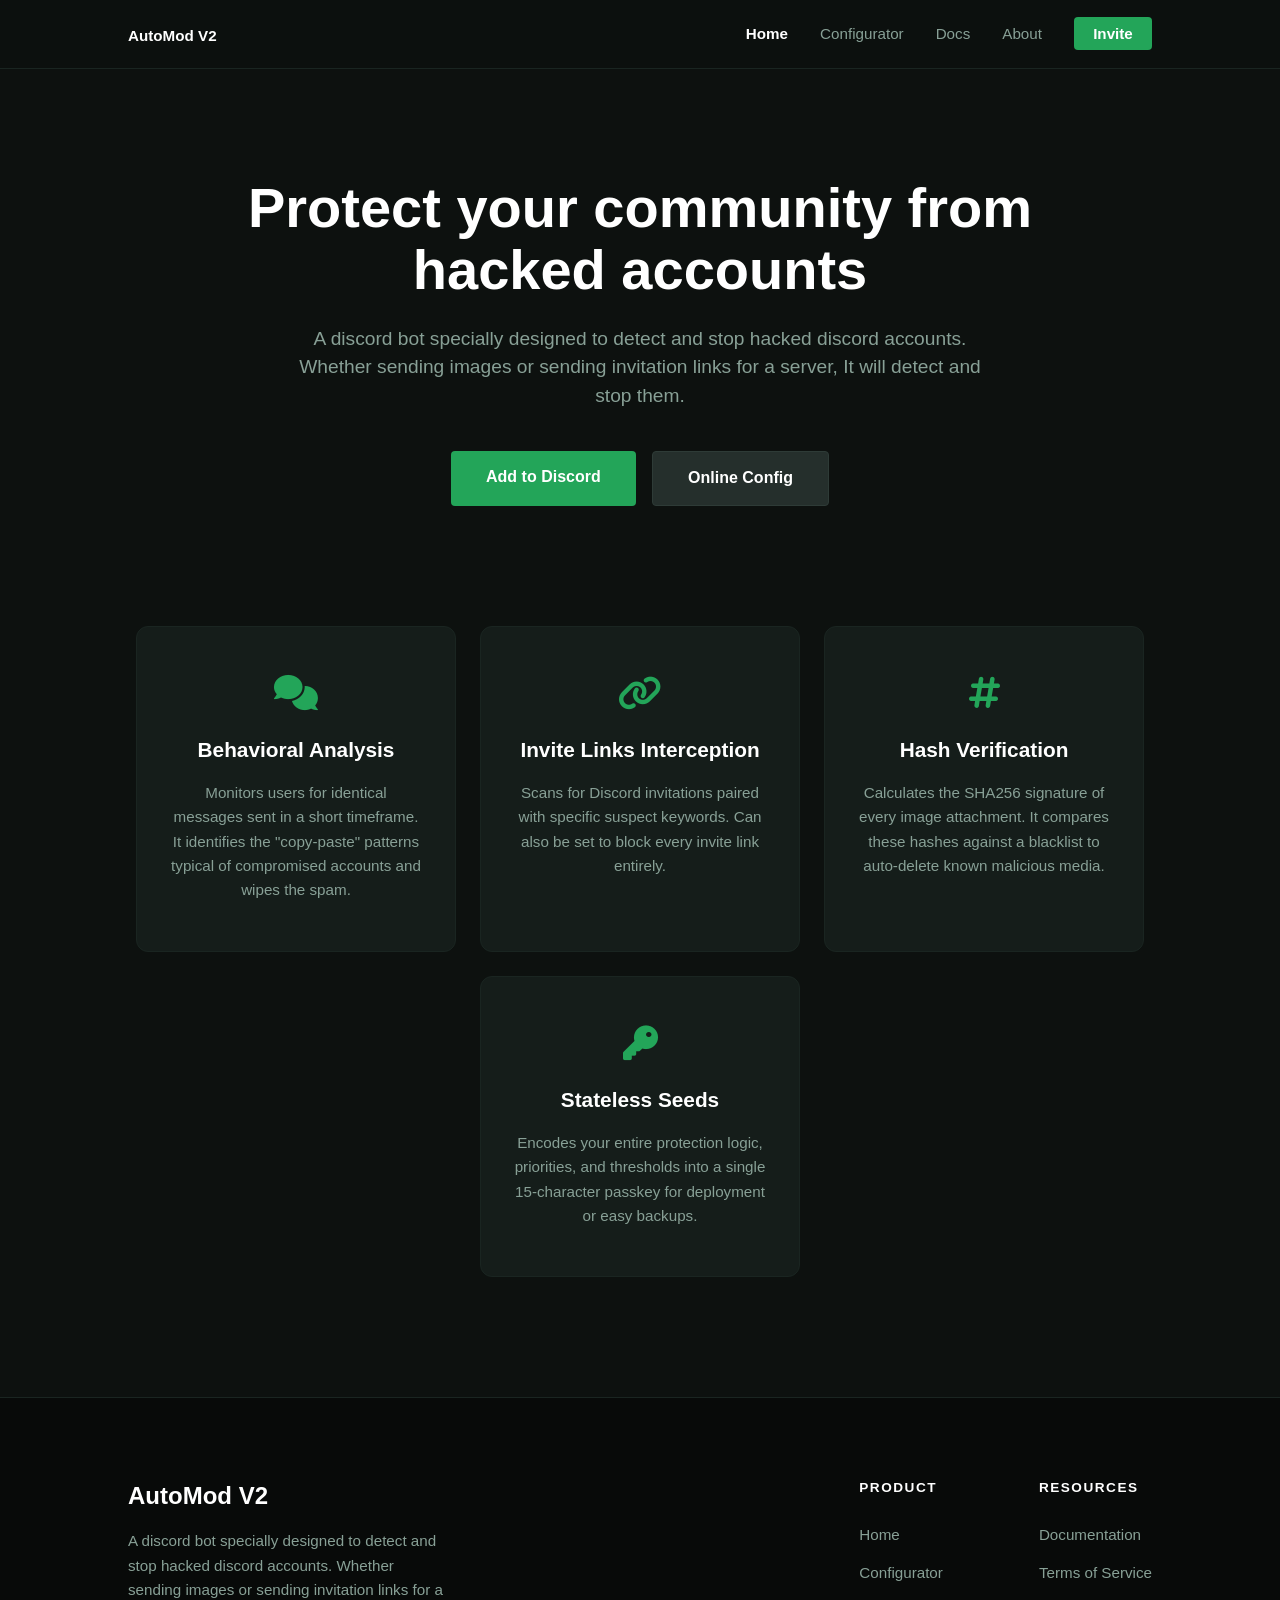
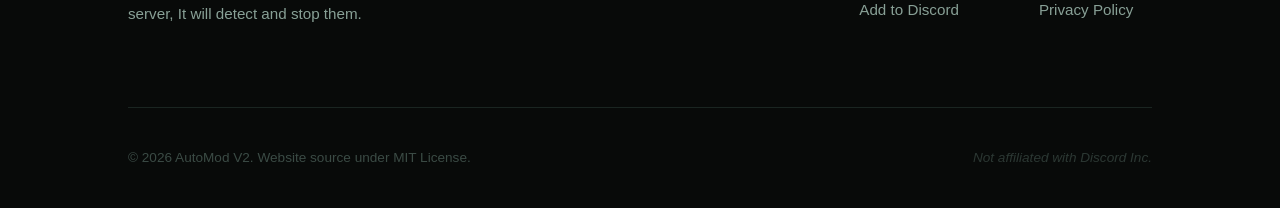
==== index.html @ d5be3240 "first commit" ====
<!DOCTYPE html>
<html lang="en">
<head>
    <meta charset="UTF-8">
    <meta name="viewport" content="width=device-width, initial-scale=1.0">
    <title>AutoMod V2</title>
    <link rel="stylesheet" href="style.css">
    <link rel="stylesheet" href="https://cdnjs.cloudflare.com/ajax/libs/font-awesome/6.0.0/css/all.min.css">
    <script src="scripts.js"></script>
</head>
<body>
    <div id="header-placeholder"></div>

    <header class="hero">
        <h1>Protect your community from hacked accounts</h1>
        <p>A discord bot specially designed to detect and stop hacked discord accounts. Whether sending images or sending invitation links for a server, It will detect and stop them.</p>
        <div class="hero-btns">
            <a href="invite.html" class="btn-primary">Add to Discord</a>
            <a href="configurator.html" class="btn-secondary">Online Config</a>
        </div>
    </header>

    <section class="features">
        <div class="feature-card">
            <i class="fas fa-comments"></i>
            <h3>Behavioral Analysis</h3>
            <p>Monitors users for identical messages sent in a short timeframe. It identifies the "copy-paste" patterns typical of compromised accounts and wipes the spam.</p>
        </div>
        <div class="feature-card">
            <i class="fas fa-link"></i>
            <h3>Invite Links Interception</h3>
            <p>Scans for Discord invitations paired with specific suspect keywords. Can also be set to block every invite link entirely.</p>
        </div>
        <div class="feature-card">
            <i class="fas fa-hashtag"></i>
            <h3>Hash Verification</h3>
            <p>Calculates the SHA256 signature of every image attachment. It compares these hashes against a blacklist to auto-delete known malicious media.</p>
        </div>
        <div class="feature-card">
            <i class="fas fa-key"></i>
            <h3>Stateless Seeds</h3>
            <p>Encodes your entire protection logic, priorities, and thresholds into a single 15-character passkey for deployment or easy backups.</p>
        </div>
    </section>

    <div id="footer-placeholder"></div>
</body>
</html>
---- style.css ----
:root {
    --bg: #0d110f;
    --card: #151d1a;
    --primary: #23a559;
    --secondary: #252f2c;
    --text: #ffffff;
    --text-muted: #88a096;
    --footer-bg: #080a09;
    --warning: #f04747;
}

* {
    margin: 0;
    padding: 0;
    box-sizing: border-box;
    font-family: 'Inter', -apple-system, BlinkMacSystemFont, "Segoe UI", Roboto, Helvetica, Arial, sans-serif;
}

html, body {
    scroll-behavior: smooth;
    width: 100%;
    overflow-x: hidden;
}

body {
    background-color: var(--bg);
    color: var(--text);
    line-height: 1.5;
    -webkit-font-smoothing: antialiased;
    min-height: 100vh;
    display: flex;
    flex-direction: column;
}

#footer-placeholder {
    margin-top: auto;
}

nav {
    display: flex;
    justify-content: space-between;
    align-items: center;
    padding: 1.2rem 10%;
    background: rgba(13, 17, 15, 0.95);
    position: sticky;
    top: 0;
    z-index: 100;
    backdrop-filter: blur(10px);
    border-bottom: 1px solid #1a2521;
}

.logo {
    font-size: 1.25rem;
    font-weight: 700;
}
nav ul {
    display: flex;
    list-style: none;
    gap: 2rem;
    align-items: center;
}

@media (max-width: 800px) {
    nav {
        padding: 1rem 5%;
    }
    nav ul {
        gap: 1rem;
    }
}

@media (max-width: 600px) {
    nav {
        flex-direction: column;
        gap: 1rem;
    }
}

nav a {
    color: var(--text-muted);
    text-decoration: none;
    font-size: 0.95rem;
    transition: color 0.2s;
}

nav a:hover {
    color: var(--text);
}

.btn-invite {
    background: var(--primary);
    color: white !important;
    padding: 0.5rem 1.2rem;
    border-radius: 4px;
    font-weight: 600;
}

.hero {
    text-align: center;
    padding: clamp(80px, 12vh, 140px) 5% 60px;
    max-width: 1000px;
    margin: 0 auto;
}
.hero h1 {
    font-size: clamp(2.2rem, 10vw, 3.5rem);
    font-weight: 800;
    margin-bottom: 1.5rem;
    line-height: 1.1;
    color: var(--text);
}
.hero p {
    font-size: 1.2rem;
    color: var(--text-muted);
    margin-bottom: 2.5rem;
    max-width: 700px;
    margin-left: auto;
    margin-right: auto;
}
.hero-btns {
    display: flex;
    flex-wrap: wrap;
    justify-content: center;
    gap: 1rem;
}
.btn-primary, .btn-secondary {
    padding: 0.9rem 2.2rem;
    border-radius: 4px;
    text-decoration: none;
    font-weight: 600;
    transition: 0.2s;
}
.btn-primary {
    background: var(--primary);
    color: white;
}
.btn-secondary {
    background: var(--secondary);
    color: white;
    border: 1px solid #2e3b37;
}

.features {
    display: flex;
    flex-wrap: wrap;
    justify-content: center;
    gap: 1.5rem;
    padding: 60px 10% 120px;
    max-width: 1400px;
    margin: 0 auto;
}
.feature-card {
    background: var(--card);
    padding: 3rem 2rem;
    border-radius: 12px;
    border: 1px solid #1a2521;
    text-align: center;
    flex: 1 1 280px;
    max-width: 320px;
    display: flex;
    flex-direction: column;
    align-items: center;
    transition: transform 0.2s;
}
.feature-card:hover {
    transform: translateY(-5px);
    border-color: var(--primary);
}
.feature-card i {
    font-size: 2.2rem;
    color: var(--primary);
    margin-bottom: 1.5rem;
    display: block;
}
.feature-card h3 {
    margin-bottom: 1rem;
    font-size: 1.3rem;
    font-weight: 700;
}
.feature-card p {
    color: var(--text-muted);
    font-size: 0.95rem;
    line-height: 1.6;
}

.info-box {
    background: rgba(35, 165, 89, 0.1);
    border: 1px solid var(--primary);
    padding: 15px;
    border-radius: 8px;
    margin-bottom: 30px;
    font-size: 0.9rem;
}
.warning-box {
    background: rgba(240, 71, 71, 0.1);
    border: 1px solid var(--warning);
    padding: 15px;
    border-radius: 8px;
    margin-bottom: 30px;
    font-size: 0.9rem;
    color: var(--text);
}

.main-footer {
    background-color: var(--footer-bg);
    padding: 80px 10% 40px;
    border-top: 1px solid #1a2521;
    width: 100%;
}
.footer-content {
    display: flex;
    flex-wrap: wrap;
    justify-content: space-between;
    max-width: 1200px;
    margin: 0 auto 60px;
    gap: 40px;
}
.footer-brand {
    flex: 1 1 300px;
}

.footer-brand .logo {
    display: block;
    margin-bottom: 15px;
    font-size: 1.5rem;
}
.footer-brand p {
    color: var(--text-muted);
    max-width: 320px;
    font-size: 0.95rem;
    line-height: 1.6;
    margin-bottom: 20px;
}

.footer-links-grid {
    display: flex;
    gap: 80px;
    flex-wrap: wrap;
}
.footer-column h4 {
    color: white;
    margin-bottom: 25px;
    font-size: 0.85rem;
    text-transform: uppercase;
    letter-spacing: 1.5px;
    font-weight: 700;
}
.footer-column a {
    display: block;
    color: var(--text-muted);
    text-decoration: none;
    margin-bottom: 15px;
    font-size: 0.95rem;
    transition: color 0.2s, transform 0.2s;
}
.footer-column a:hover {
    color: var(--primary);
    transform: translateX(3px);
}

.footer-bottom {
    max-width: 1200px;
    margin: 0 auto;
    padding-top: 40px;
    border-top: 1px solid #1a2521;
    display: flex;
    justify-content: space-between;
    align-items: center;
    flex-wrap: wrap;
    gap: 20px;
}
.footer-bottom p {
    color: #3b4b45;
    font-size: 0.85rem;
}
.discord-disclaimer {
    font-style: italic;
    opacity: 0.7;
}

@media (max-width: 768px) {
    .footer-links-grid {
        gap: 40px;
    }
    .footer-bottom {
        justify-content: center;
        text-align: center;
    }
}
@media (max-width: 600px) {
    .main-footer {
        padding: 60px 5% 40px;
    }
    .footer-brand {
        text-align: center;
        display: flex;
        flex-direction: column;
        align-items: center;
    }
    .footer-links-grid {
        justify-content: center;
        text-align: center;
        width: 100%;
    }
    .footer-column a:hover {
        transform: none;
    }
}
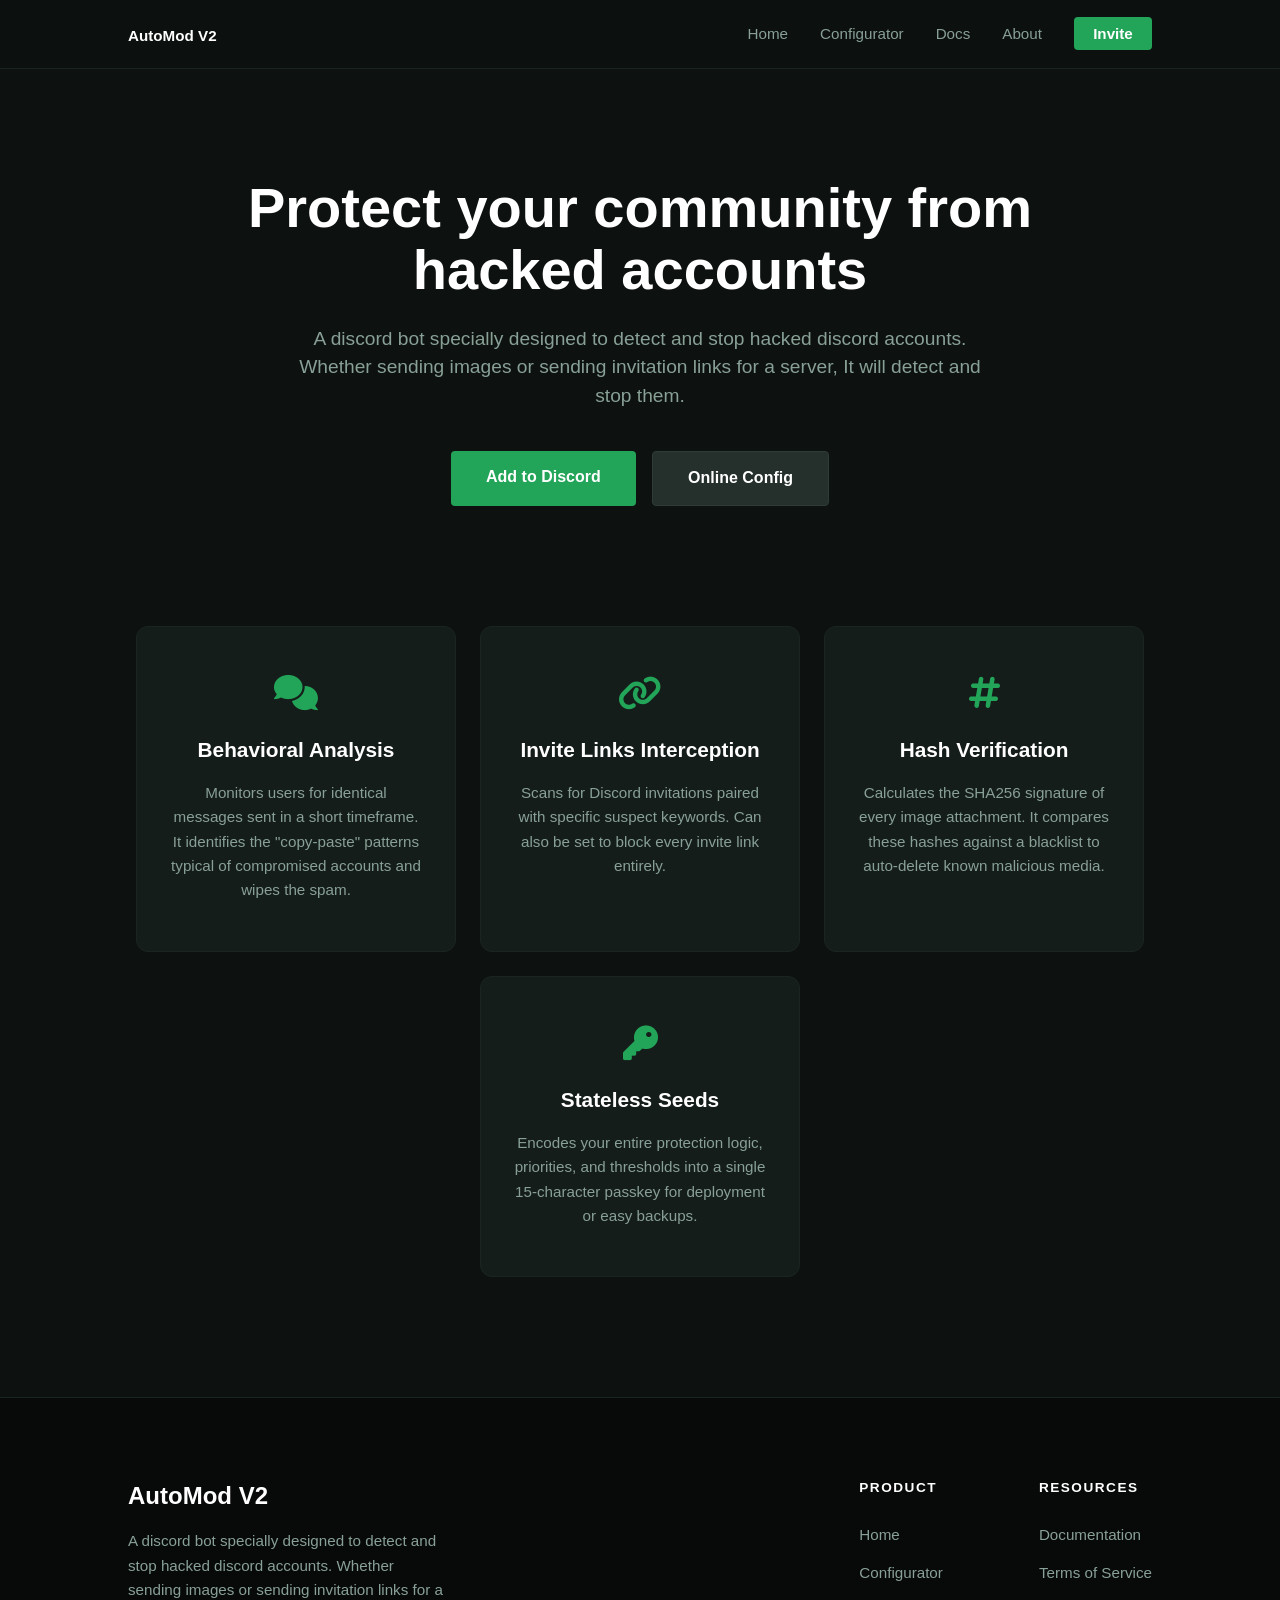
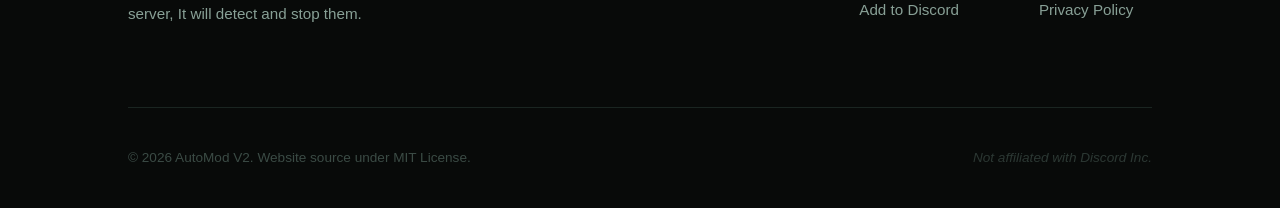
==== commit 779a467a: "fixed links" ====
--- a/index.html
+++ b/index.html
@@ -15,8 +15,8 @@
         <h1>Protect your community from hacked accounts</h1>
         <p>A discord bot specially designed to detect and stop hacked discord accounts. Whether sending images or sending invitation links for a server, It will detect and stop them.</p>
         <div class="hero-btns">
-            <a href="invite.html" class="btn-primary">Add to Discord</a>
-            <a href="configurator.html" class="btn-secondary">Online Config</a>
+            <a href="invite" class="btn-primary">Add to Discord</a>
+            <a href="configurator" class="btn-secondary">Online Config</a>
         </div>
     </header>
 
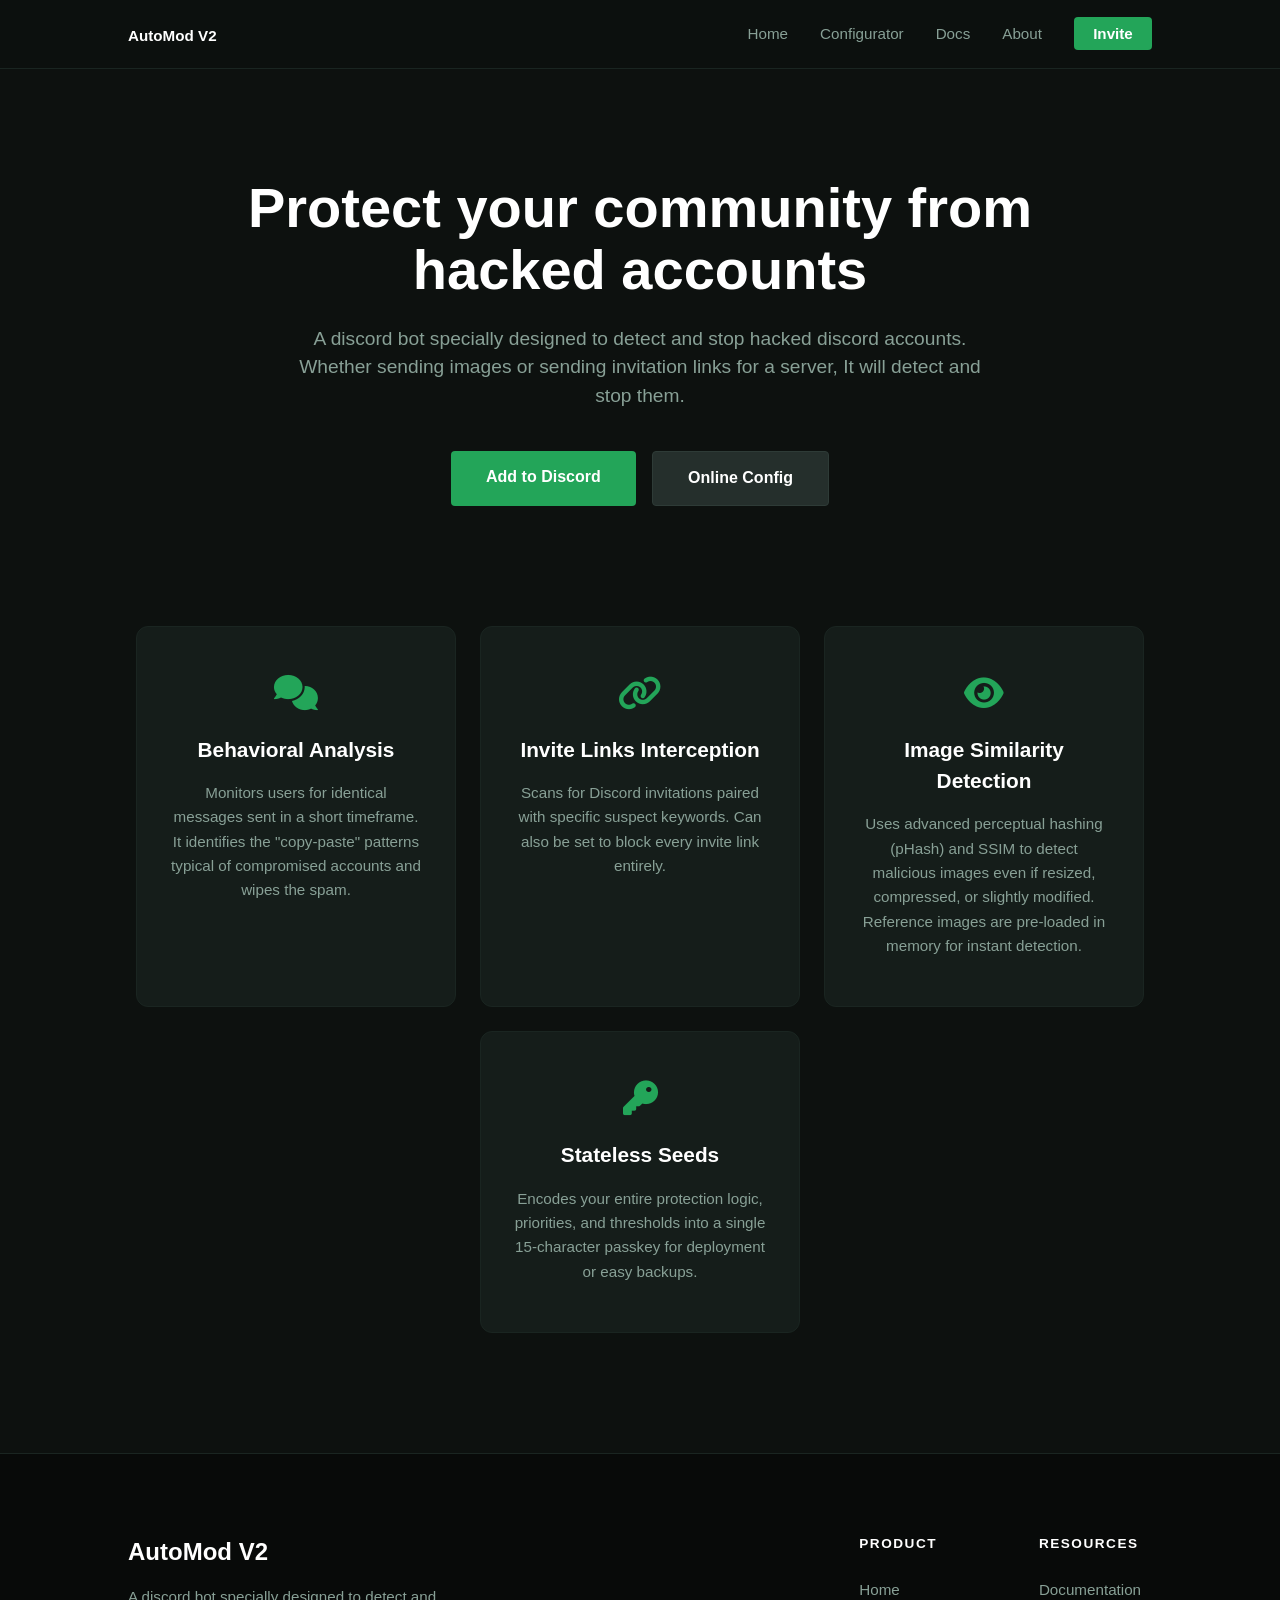
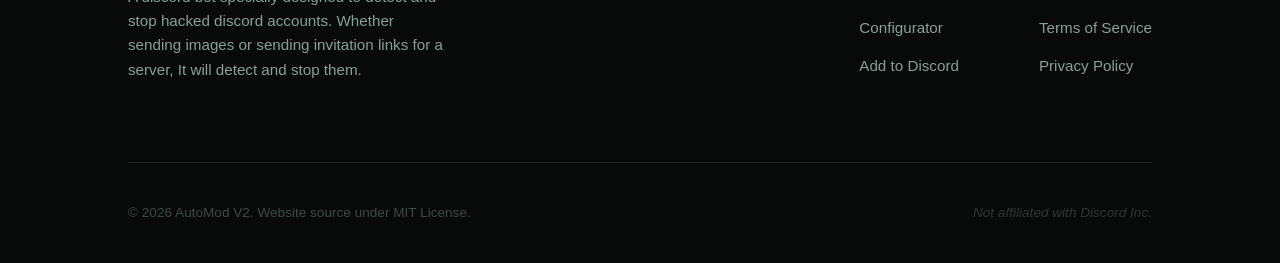
==== commit 754eb593: "updated images detection system descriptions & configurator" ====
--- a/index.html
+++ b/index.html
@@ -32,9 +32,9 @@
             <p>Scans for Discord invitations paired with specific suspect keywords. Can also be set to block every invite link entirely.</p>
         </div>
         <div class="feature-card">
-            <i class="fas fa-hashtag"></i>
-            <h3>Hash Verification</h3>
-            <p>Calculates the SHA256 signature of every image attachment. It compares these hashes against a blacklist to auto-delete known malicious media.</p>
+            <i class="fas fa-eye"></i>
+            <h3>Image Similarity Detection</h3>
+            <p>Uses advanced perceptual hashing (pHash) and SSIM to detect malicious images even if resized, compressed, or slightly modified. Reference images are pre-loaded in memory for instant detection.</p>
         </div>
         <div class="feature-card">
             <i class="fas fa-key"></i>
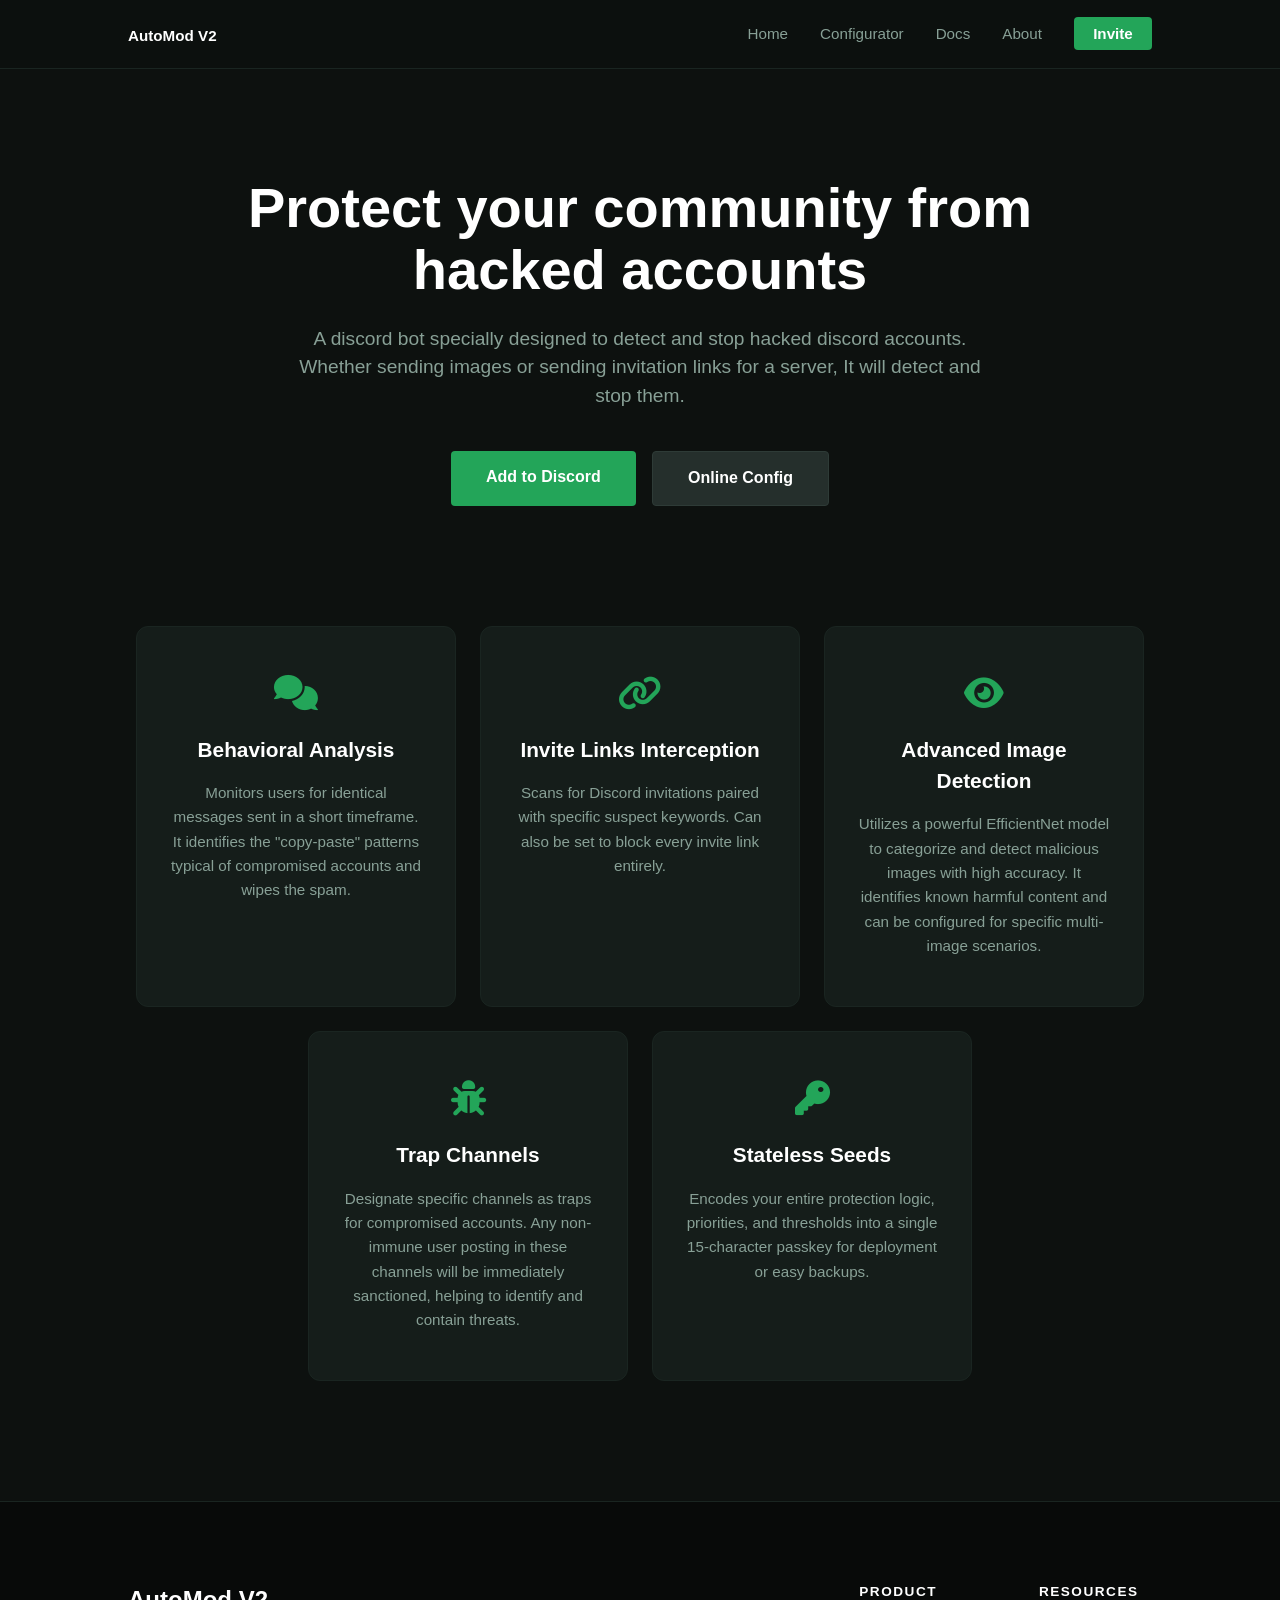
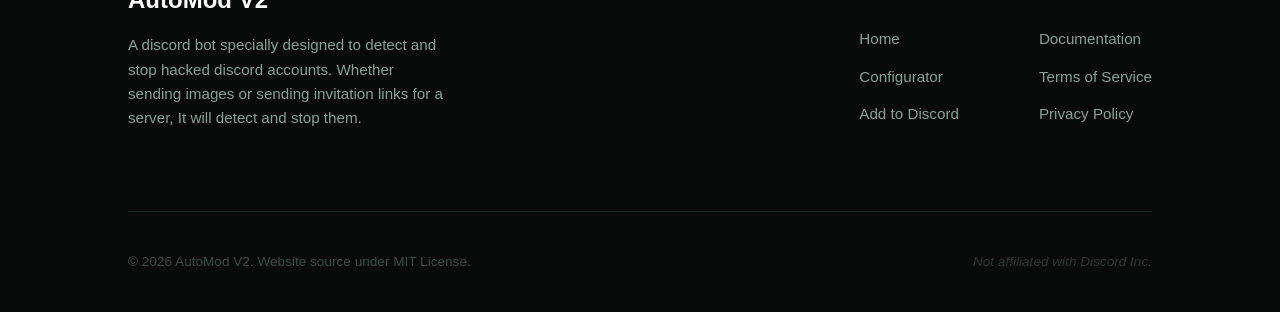
==== commit 2734c539: "updated website" ====
--- a/index.html
+++ b/index.html
@@ -33,8 +33,13 @@
         </div>
         <div class="feature-card">
             <i class="fas fa-eye"></i>
-            <h3>Image Similarity Detection</h3>
-            <p>Uses advanced perceptual hashing (pHash) and SSIM to detect malicious images even if resized, compressed, or slightly modified. Reference images are pre-loaded in memory for instant detection.</p>
+            <h3>Advanced Image Detection</h3>
+            <p>Utilizes a powerful EfficientNet model to categorize and detect malicious images with high accuracy. It identifies known harmful content and can be configured for specific multi-image scenarios.</p>
+        </div>
+        <div class="feature-card">
+            <i class="fas fa-bug"></i>
+            <h3>Trap Channels</h3>
+            <p>Designate specific channels as traps for compromised accounts. Any non-immune user posting in these channels will be immediately sanctioned, helping to identify and contain threats.</p>
         </div>
         <div class="feature-card">
             <i class="fas fa-key"></i>
@@ -45,4 +50,4 @@
 
     <div id="footer-placeholder"></div>
 </body>
-</html>
+</html>
